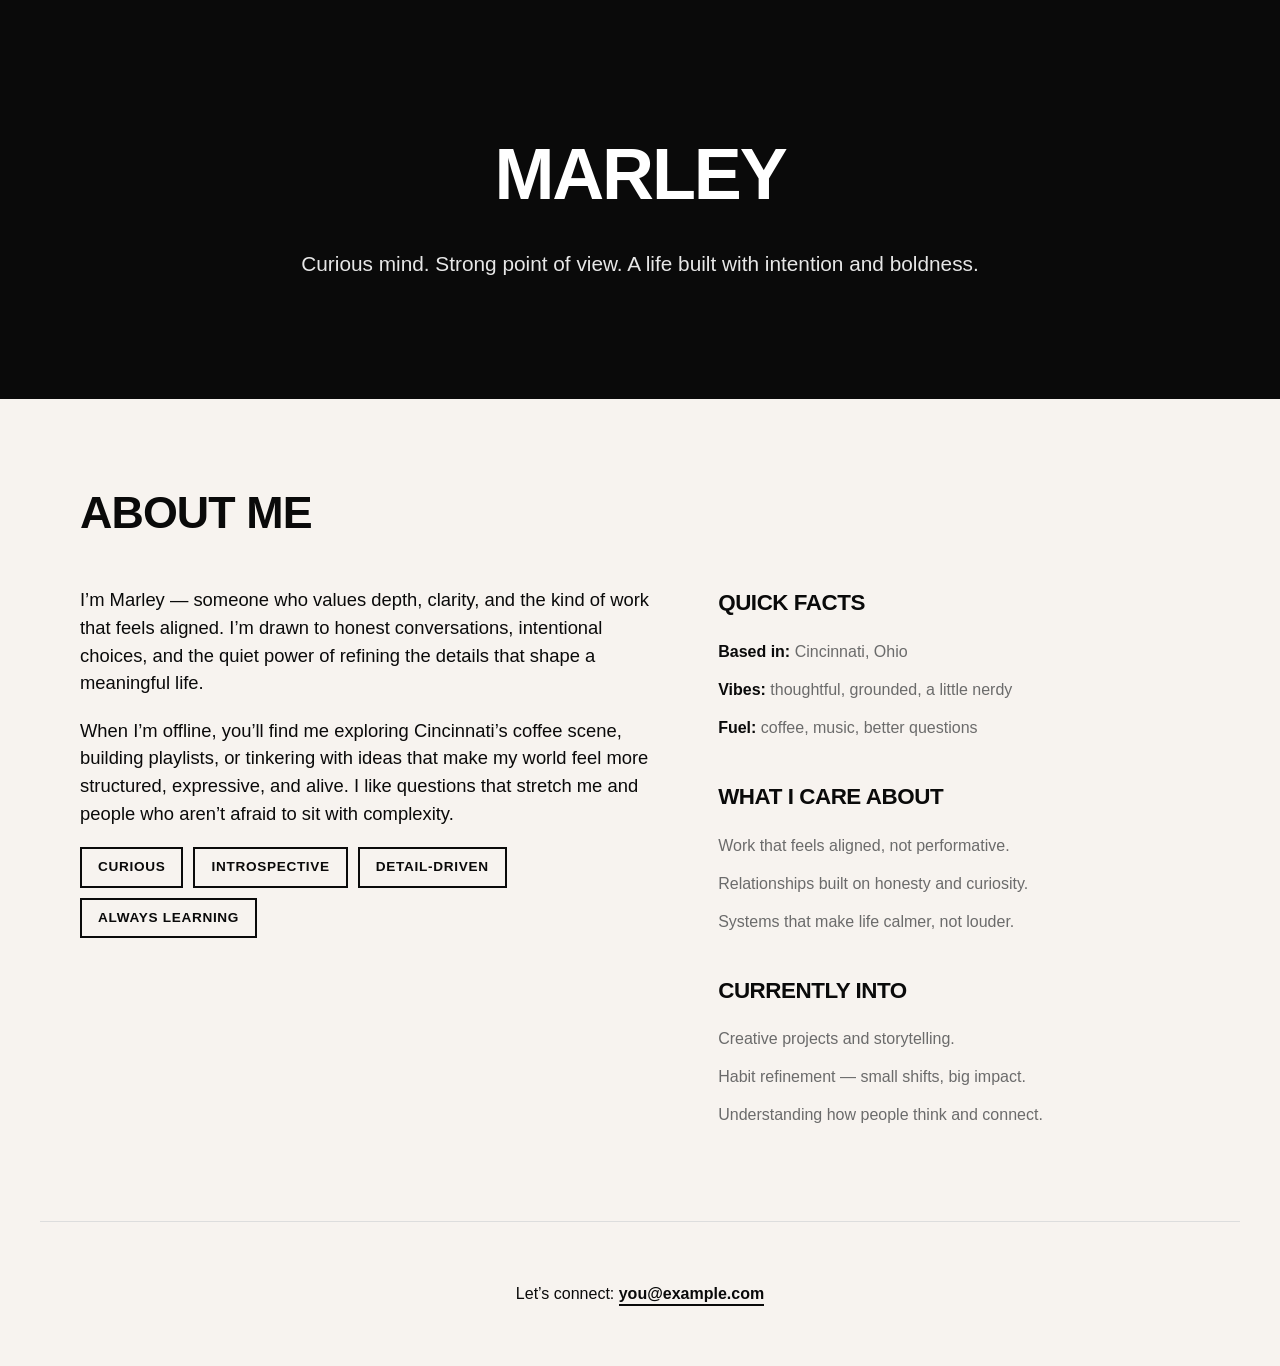
==== index.html @ dad17335 "Add files via upload" ====
<!DOCTYPE html>
<html lang="en">
<head>
  <meta charset="UTF-8" />
  <title>About Marley — Bold Editorial</title>
  <meta name="viewport" content="width=device-width, initial-scale=1" />
  <style>
    :root {
      --black: #0a0a0a;
      --white: #ffffff;
      --cream: #f7f3ef;
      --gray: #6b6b6b;
      --accent: #d8c1a7;
      --font: "Helvetica Neue", Helvetica, Arial, sans-serif;
    }

    * {
      box-sizing: border-box;
      margin: 0;
      padding: 0;
    }

    body {
      background: var(--cream);
      color: var(--black);
      font-family: var(--font);
      line-height: 1.5;
    }

    /* HERO */
    .hero {
      background: var(--black);
      color: var(--white);
      padding: 120px 40px;
      text-align: center;
    }

    .hero h1 {
      font-size: 4.5rem;
      font-weight: 700;
      letter-spacing: -0.03em;
      margin-bottom: 20px;
      text-transform: uppercase;
    }

    .hero p {
      font-size: 1.3rem;
      max-width: 700px;
      margin: 0 auto;
      opacity: 0.9;
    }

    /* SECTION WRAPPER */
    .section {
      padding: 80px 40px;
      max-width: 1200px;
      margin: 0 auto;
      border-bottom: 1px solid #ddd;
    }

    .section-title {
      font-size: 2.8rem;
      font-weight: 700;
      text-transform: uppercase;
      margin-bottom: 40px;
      letter-spacing: -0.02em;
    }

    /* ABOUT GRID */
    .about-grid {
      display: grid;
      grid-template-columns: 1.2fr 1fr;
      gap: 60px;
    }

    @media (max-width: 900px) {
      .about-grid {
        grid-template-columns: 1fr;
      }
    }

    .bio {
      font-size: 1.15rem;
      color: var(--black);
      margin-bottom: 20px;
    }

    /* TAGS */
    .tags {
      margin-top: 20px;
      display: flex;
      flex-wrap: wrap;
      gap: 10px;
    }

    .tag {
      padding: 8px 16px;
      border: 2px solid var(--black);
      font-size: 0.85rem;
      text-transform: uppercase;
      font-weight: 600;
      letter-spacing: 0.05em;
    }

    /* SIDEBAR LISTS */
    .list {
      list-style: none;
      margin-top: 10px;
    }

    .list li {
      margin-bottom: 14px;
      font-size: 1rem;
      color: var(--gray);
    }

    .list li span {
      color: var(--black);
      font-weight: 600;
    }

    /* FOOTER */
    .footer {
      padding: 60px 40px;
      text-align: center;
      font-size: 1rem;
    }

    .footer a {
      color: var(--black);
      text-decoration: none;
      border-bottom: 2px solid var(--black);
      padding-bottom: 2px;
      font-weight: 600;
    }

    .footer a:hover {
      opacity: 0.7;
    }
  </style>
</head>

<body>

  <!-- HERO -->
  <section class="hero">
    <h1>Marley</h1>
    <p>Curious mind. Strong point of view. A life built with intention and boldness.</p>
  </section>

  <!-- ABOUT -->
  <section class="section">
    <h2 class="section-title">About Me</h2>

    <div class="about-grid">
      <div>
        <p class="bio">
          I’m Marley — someone who values depth, clarity, and the kind of work that feels aligned.
          I’m drawn to honest conversations, intentional choices, and the quiet power of refining
          the details that shape a meaningful life.
        </p>

        <p class="bio">
          When I’m offline, you’ll find me exploring Cincinnati’s coffee scene, building playlists,
          or tinkering with ideas that make my world feel more structured, expressive, and alive.
          I like questions that stretch me and people who aren’t afraid to sit with complexity.
        </p>

        <div class="tags">
          <div class="tag">Curious</div>
          <div class="tag">Introspective</div>
          <div class="tag">Detail‑Driven</div>
          <div class="tag">Always Learning</div>
        </div>
      </div>

      <aside>
        <h3 class="section-title" style="font-size:1.4rem; margin-bottom:20px;">Quick Facts</h3>
        <ul class="list">
          <li><span>Based in:</span> Cincinnati, Ohio</li>
          <li><span>Vibes:</span> thoughtful, grounded, a little nerdy</li>
          <li><span>Fuel:</span> coffee, music, better questions</li>
        </ul>

        <h3 class="section-title" style="font-size:1.4rem; margin:40px 0 20px;">What I Care About</h3>
        <ul class="list">
          <li>Work that feels aligned, not performative.</li>
          <li>Relationships built on honesty and curiosity.</li>
          <li>Systems that make life calmer, not louder.</li>
        </ul>

        <h3 class="section-title" style="font-size:1.4rem; margin:40px 0 20px;">Currently Into</h3>
        <ul class="list">
          <li>Creative projects and storytelling.</li>
          <li>Habit refinement — small shifts, big impact.</li>
          <li>Understanding how people think and connect.</li>
        </ul>
      </aside>
    </div>
  </section>

  <!-- FOOTER -->
  <footer class="footer">
    <p>Let’s connect: <a href="mailto:you@example.com">you@example.com</a></p>
  </footer>

</body>
</html>
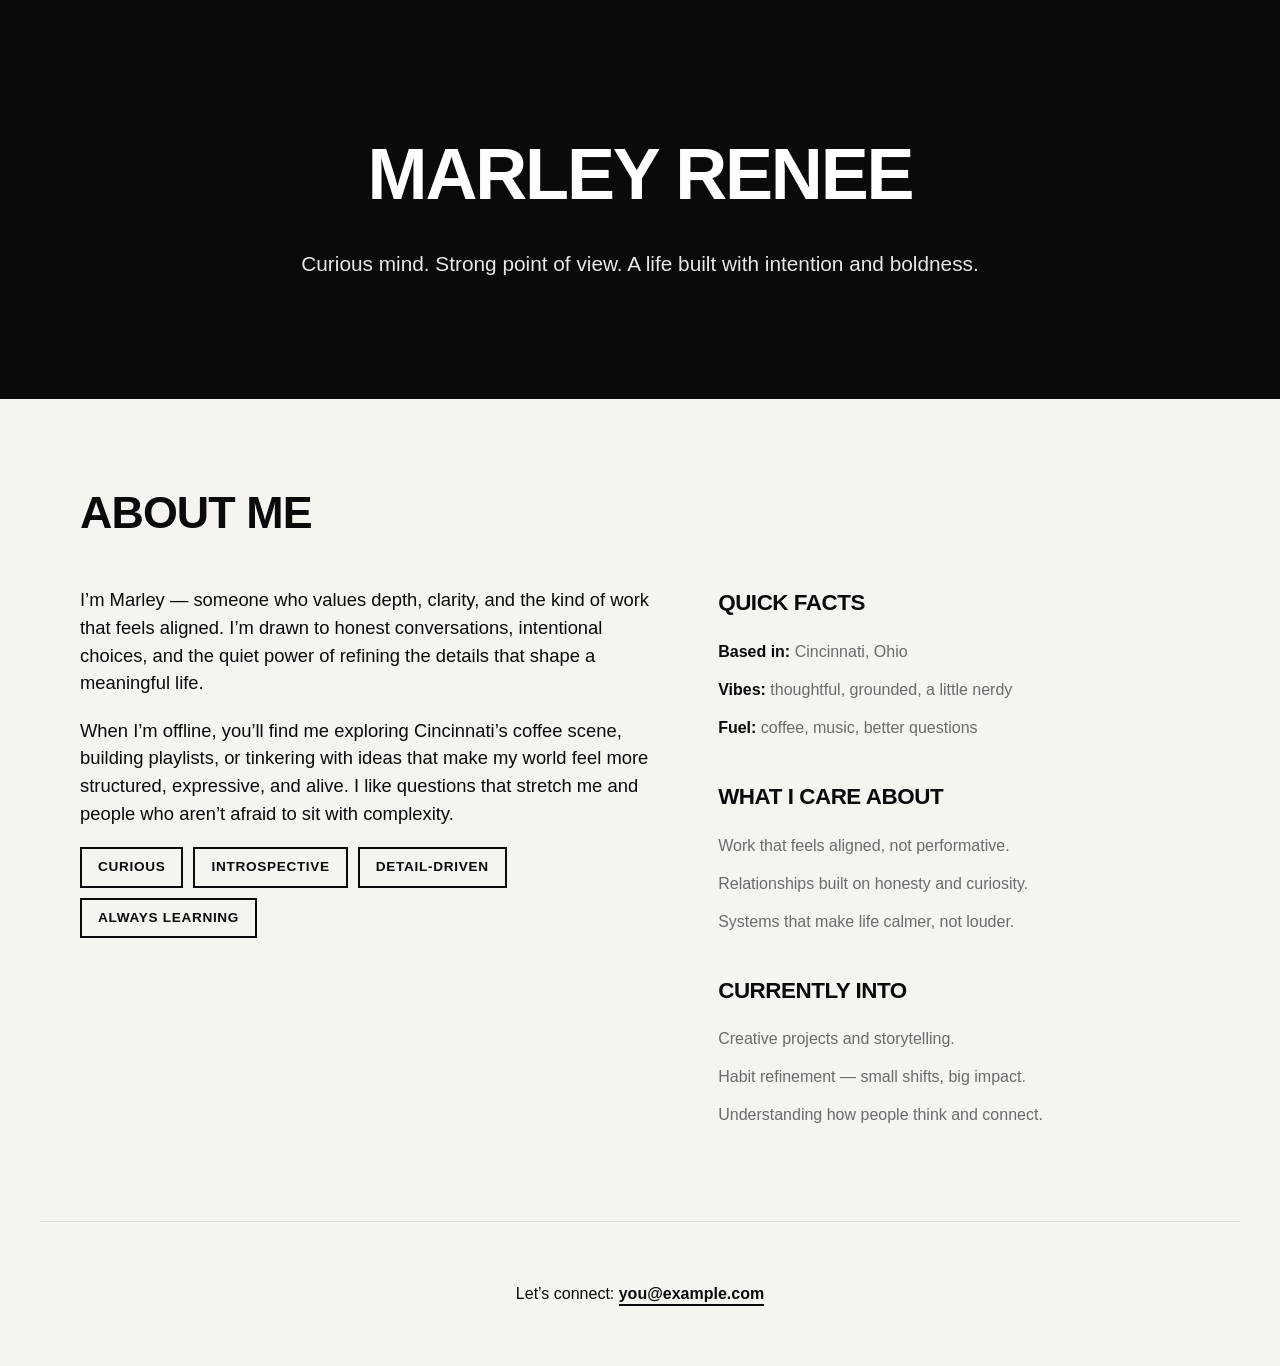
==== commit 38104013: "Update hero section heading to include middle name" ====
--- a/index.html
+++ b/index.html
@@ -144,7 +144,7 @@
 
   <!-- HERO -->
   <section class="hero">
-    <h1>Marley</h1>
+    <h1>Marley Renee</h1>
     <p>Curious mind. Strong point of view. A life built with intention and boldness.</p>
   </section>
 
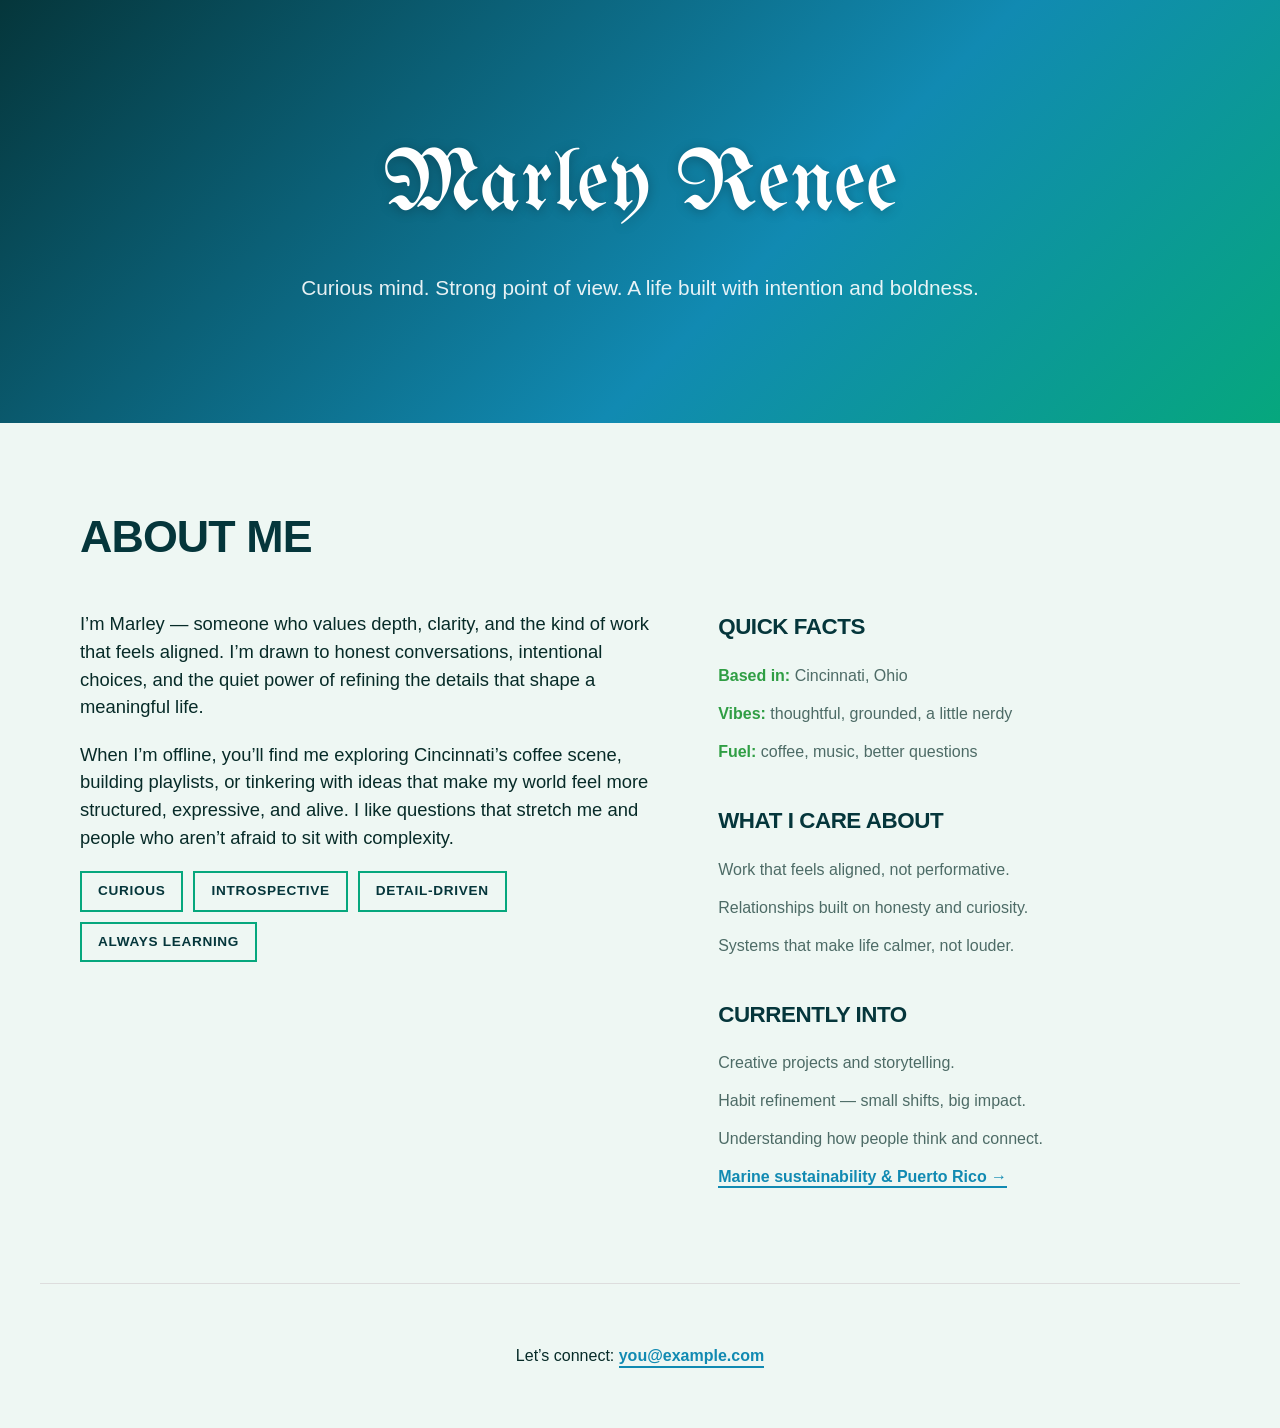
==== commit 19cc6a6e: "Add marine sustainability & Puerto Rico page, link from homepage" ====
--- a/index.html
+++ b/index.html
@@ -4,14 +4,23 @@
   <meta charset="UTF-8" />
   <title>About Marley — Bold Editorial</title>
   <meta name="viewport" content="width=device-width, initial-scale=1" />
+  <link rel="preconnect" href="https://fonts.googleapis.com">
+  <link rel="preconnect" href="https://fonts.gstatic.com" crossorigin>
+  <link href="https://fonts.googleapis.com/css2?family=UnifrakturMaguntia&display=swap" rel="stylesheet">
   <style>
     :root {
-      --black: #0a0a0a;
+      --black: #072b28;
       --white: #ffffff;
-      --cream: #f7f3ef;
-      --gray: #6b6b6b;
-      --accent: #d8c1a7;
+      --cream: #eef7f3;
+      --gray: #4d6b66;
+      --deep-teal: #05363b;
+      --ocean-blue: #118ab2;
+      --palm-green: #06a77d;
+      --leaf-green: #2f9e44;
+      --sand: #eef7f3;
+      --accent: #06d6a0;
       --font: "Helvetica Neue", Helvetica, Arial, sans-serif;
+      --font-fraktur: "UnifrakturMaguntia", cursive;
     }
 
     * {
@@ -29,18 +38,20 @@
 
     /* HERO */
     .hero {
-      background: var(--black);
+      background: linear-gradient(135deg, var(--deep-teal), var(--ocean-blue) 60%, var(--palm-green));
       color: var(--white);
       padding: 120px 40px;
       text-align: center;
     }
 
     .hero h1 {
-      font-size: 4.5rem;
-      font-weight: 700;
-      letter-spacing: -0.03em;
+      font-family: var(--font-fraktur);
+      font-size: 5.5rem;
+      font-weight: 400;
+      letter-spacing: 0;
       margin-bottom: 20px;
-      text-transform: uppercase;
+      text-transform: none;
+      text-shadow: 0 2px 12px rgba(0, 0, 0, 0.25);
     }
 
     .hero p {
@@ -64,6 +75,7 @@
       text-transform: uppercase;
       margin-bottom: 40px;
       letter-spacing: -0.02em;
+      color: var(--deep-teal);
     }
 
     /* ABOUT GRID */
@@ -95,7 +107,8 @@
 
     .tag {
       padding: 8px 16px;
-      border: 2px solid var(--black);
+      border: 2px solid var(--palm-green);
+      color: var(--deep-teal);
       font-size: 0.85rem;
       text-transform: uppercase;
       font-weight: 600;
@@ -115,8 +128,20 @@
     }
 
     .list li span {
-      color: var(--black);
-      font-weight: 600;
+      color: var(--leaf-green);
+      font-weight: 600;
+    }
+
+    .list li a {
+      color: var(--ocean-blue);
+      font-weight: 600;
+      text-decoration: none;
+      border-bottom: 2px solid var(--ocean-blue);
+      padding-bottom: 1px;
+    }
+
+    .list li a:hover {
+      opacity: 0.7;
     }
 
     /* FOOTER */
@@ -127,9 +152,9 @@
     }
 
     .footer a {
-      color: var(--black);
+      color: var(--ocean-blue);
       text-decoration: none;
-      border-bottom: 2px solid var(--black);
+      border-bottom: 2px solid var(--ocean-blue);
       padding-bottom: 2px;
       font-weight: 600;
     }
@@ -194,6 +219,7 @@
           <li>Creative projects and storytelling.</li>
           <li>Habit refinement — small shifts, big impact.</li>
           <li>Understanding how people think and connect.</li>
+          <li><a href="/sustainability.html">Marine sustainability &amp; Puerto Rico →</a></li>
         </ul>
       </aside>
     </div>
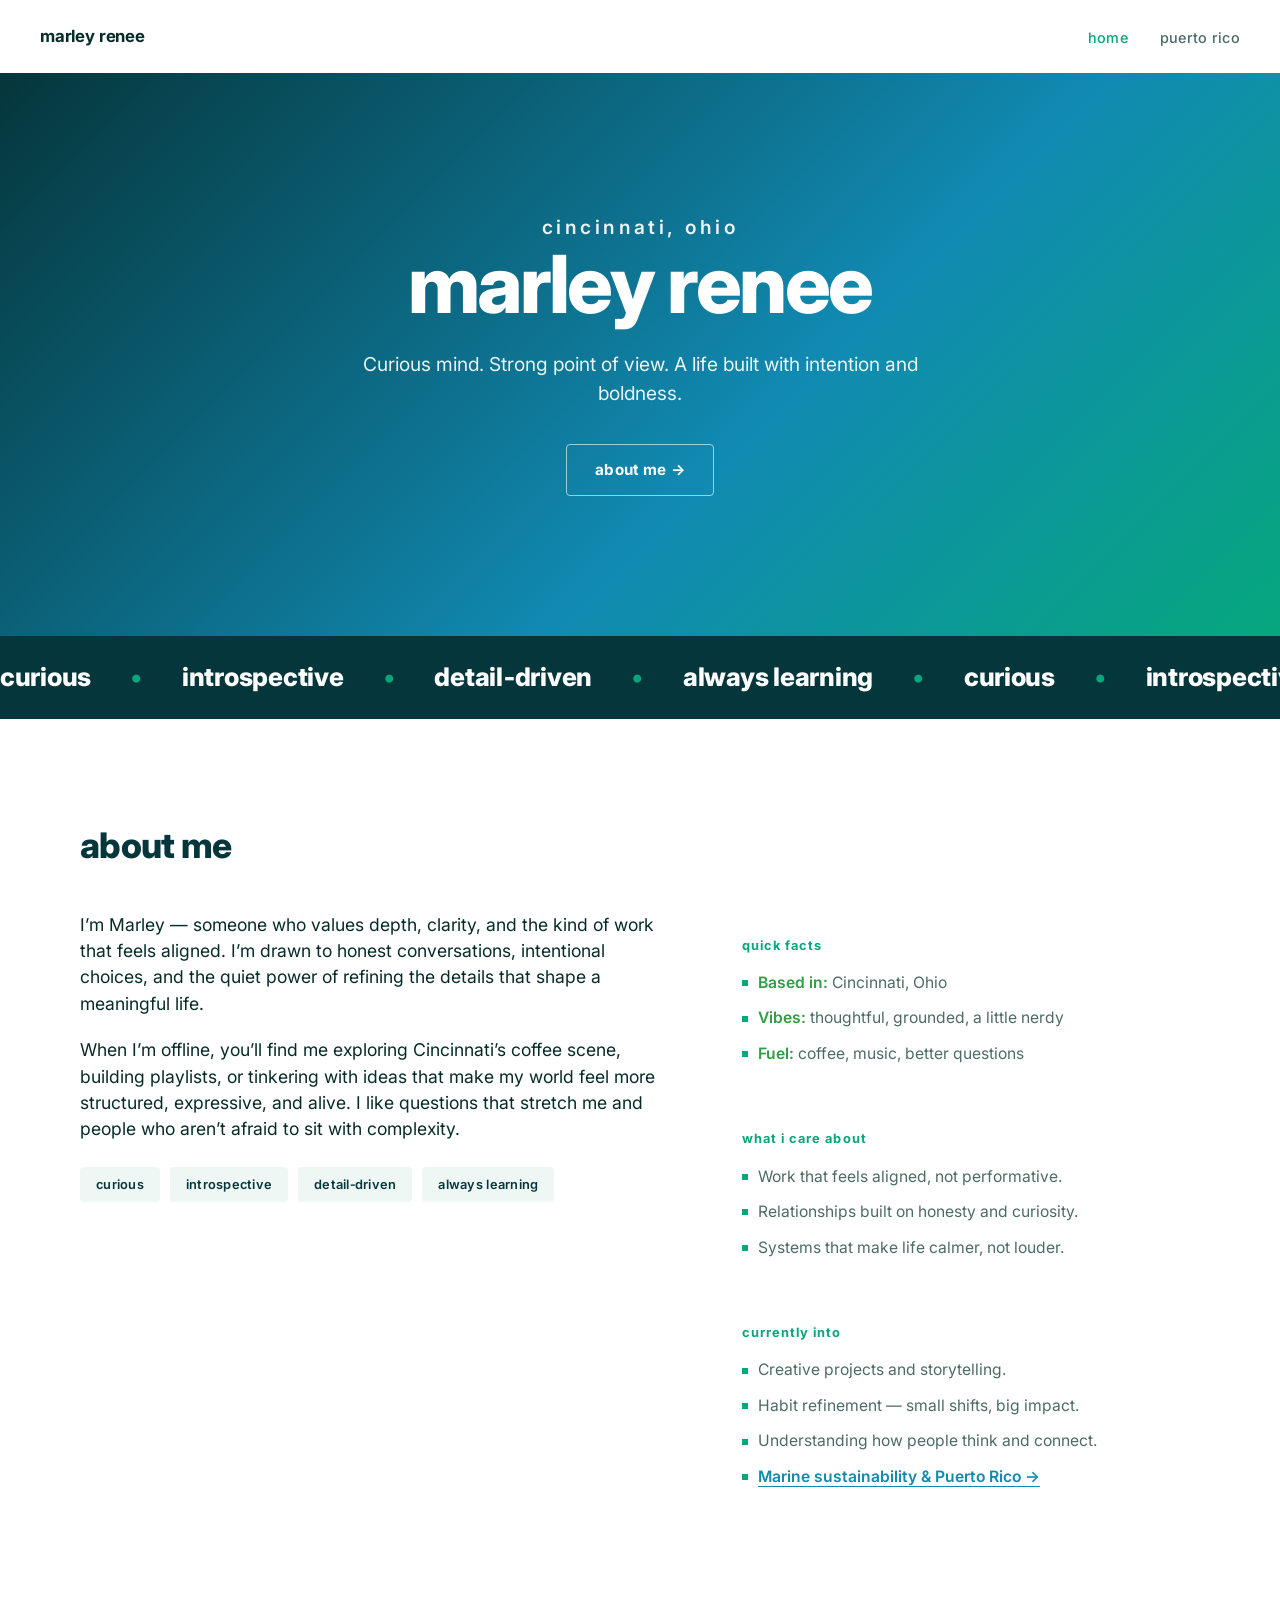
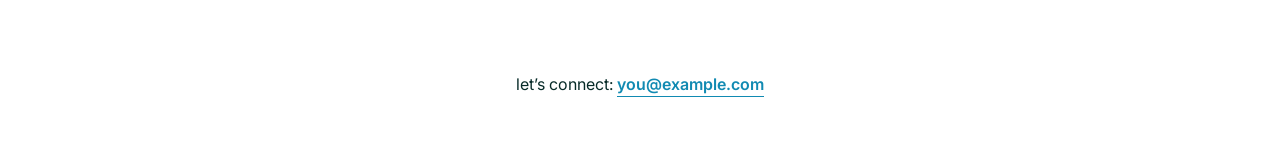
==== commit b954dbc0: "Restyle site with editorial layout, marquee, and shared stylesheet" ====
--- a/index.html
+++ b/index.html
@@ -6,176 +6,39 @@
   <meta name="viewport" content="width=device-width, initial-scale=1" />
   <link rel="preconnect" href="https://fonts.googleapis.com">
   <link rel="preconnect" href="https://fonts.gstatic.com" crossorigin>
-  <link href="https://fonts.googleapis.com/css2?family=UnifrakturMaguntia&display=swap" rel="stylesheet">
-  <style>
-    :root {
-      --black: #072b28;
-      --white: #ffffff;
-      --cream: #eef7f3;
-      --gray: #4d6b66;
-      --deep-teal: #05363b;
-      --ocean-blue: #118ab2;
-      --palm-green: #06a77d;
-      --leaf-green: #2f9e44;
-      --sand: #eef7f3;
-      --accent: #06d6a0;
-      --font: "Helvetica Neue", Helvetica, Arial, sans-serif;
-      --font-fraktur: "UnifrakturMaguntia", cursive;
-    }
-
-    * {
-      box-sizing: border-box;
-      margin: 0;
-      padding: 0;
-    }
-
-    body {
-      background: var(--cream);
-      color: var(--black);
-      font-family: var(--font);
-      line-height: 1.5;
-    }
-
-    /* HERO */
-    .hero {
-      background: linear-gradient(135deg, var(--deep-teal), var(--ocean-blue) 60%, var(--palm-green));
-      color: var(--white);
-      padding: 120px 40px;
-      text-align: center;
-    }
-
-    .hero h1 {
-      font-family: var(--font-fraktur);
-      font-size: 5.5rem;
-      font-weight: 400;
-      letter-spacing: 0;
-      margin-bottom: 20px;
-      text-transform: none;
-      text-shadow: 0 2px 12px rgba(0, 0, 0, 0.25);
-    }
-
-    .hero p {
-      font-size: 1.3rem;
-      max-width: 700px;
-      margin: 0 auto;
-      opacity: 0.9;
-    }
-
-    /* SECTION WRAPPER */
-    .section {
-      padding: 80px 40px;
-      max-width: 1200px;
-      margin: 0 auto;
-      border-bottom: 1px solid #ddd;
-    }
-
-    .section-title {
-      font-size: 2.8rem;
-      font-weight: 700;
-      text-transform: uppercase;
-      margin-bottom: 40px;
-      letter-spacing: -0.02em;
-      color: var(--deep-teal);
-    }
-
-    /* ABOUT GRID */
-    .about-grid {
-      display: grid;
-      grid-template-columns: 1.2fr 1fr;
-      gap: 60px;
-    }
-
-    @media (max-width: 900px) {
-      .about-grid {
-        grid-template-columns: 1fr;
-      }
-    }
-
-    .bio {
-      font-size: 1.15rem;
-      color: var(--black);
-      margin-bottom: 20px;
-    }
-
-    /* TAGS */
-    .tags {
-      margin-top: 20px;
-      display: flex;
-      flex-wrap: wrap;
-      gap: 10px;
-    }
-
-    .tag {
-      padding: 8px 16px;
-      border: 2px solid var(--palm-green);
-      color: var(--deep-teal);
-      font-size: 0.85rem;
-      text-transform: uppercase;
-      font-weight: 600;
-      letter-spacing: 0.05em;
-    }
-
-    /* SIDEBAR LISTS */
-    .list {
-      list-style: none;
-      margin-top: 10px;
-    }
-
-    .list li {
-      margin-bottom: 14px;
-      font-size: 1rem;
-      color: var(--gray);
-    }
-
-    .list li span {
-      color: var(--leaf-green);
-      font-weight: 600;
-    }
-
-    .list li a {
-      color: var(--ocean-blue);
-      font-weight: 600;
-      text-decoration: none;
-      border-bottom: 2px solid var(--ocean-blue);
-      padding-bottom: 1px;
-    }
-
-    .list li a:hover {
-      opacity: 0.7;
-    }
-
-    /* FOOTER */
-    .footer {
-      padding: 60px 40px;
-      text-align: center;
-      font-size: 1rem;
-    }
-
-    .footer a {
-      color: var(--ocean-blue);
-      text-decoration: none;
-      border-bottom: 2px solid var(--ocean-blue);
-      padding-bottom: 2px;
-      font-weight: 600;
-    }
-
-    .footer a:hover {
-      opacity: 0.7;
-    }
-  </style>
+  <link rel="stylesheet" href="/style.css">
 </head>
 
 <body>
 
+  <!-- NAV -->
+  <nav class="nav">
+    <a class="nav-mark" href="/index.html">marley renee</a>
+    <ul class="nav-links">
+      <li><a href="/index.html" class="active">home</a></li>
+      <li><a href="/sustainability.html">puerto rico</a></li>
+    </ul>
+  </nav>
+
   <!-- HERO -->
   <section class="hero">
-    <h1>Marley Renee</h1>
+    <p class="eyebrow">cincinnati, ohio</p>
+    <h1>marley renee</h1>
     <p>Curious mind. Strong point of view. A life built with intention and boldness.</p>
+    <a class="cta cta-ghost" href="#about">about me &rarr;</a>
   </section>
 
+  <!-- MARQUEE -->
+  <div class="marquee">
+    <div class="marquee-track">
+      <span>curious</span><span>introspective</span><span>detail&#8209;driven</span><span>always learning</span>
+      <span>curious</span><span>introspective</span><span>detail&#8209;driven</span><span>always learning</span>
+    </div>
+  </div>
+
   <!-- ABOUT -->
-  <section class="section">
-    <h2 class="section-title">About Me</h2>
+  <section class="section" id="about">
+    <h2 class="section-title">about me</h2>
 
     <div class="about-grid">
       <div>
@@ -192,42 +55,48 @@
         </p>
 
         <div class="tags">
-          <div class="tag">Curious</div>
-          <div class="tag">Introspective</div>
-          <div class="tag">Detail‑Driven</div>
-          <div class="tag">Always Learning</div>
+          <div class="tag">curious</div>
+          <div class="tag">introspective</div>
+          <div class="tag">detail&#8209;driven</div>
+          <div class="tag">always learning</div>
         </div>
       </div>
 
-      <aside>
-        <h3 class="section-title" style="font-size:1.4rem; margin-bottom:20px;">Quick Facts</h3>
-        <ul class="list">
-          <li><span>Based in:</span> Cincinnati, Ohio</li>
-          <li><span>Vibes:</span> thoughtful, grounded, a little nerdy</li>
-          <li><span>Fuel:</span> coffee, music, better questions</li>
-        </ul>
+      <aside class="card-grid">
+        <div class="card">
+          <h3>quick facts</h3>
+          <ul class="list">
+            <li><span>Based in:</span> Cincinnati, Ohio</li>
+            <li><span>Vibes:</span> thoughtful, grounded, a little nerdy</li>
+            <li><span>Fuel:</span> coffee, music, better questions</li>
+          </ul>
+        </div>
 
-        <h3 class="section-title" style="font-size:1.4rem; margin:40px 0 20px;">What I Care About</h3>
-        <ul class="list">
-          <li>Work that feels aligned, not performative.</li>
-          <li>Relationships built on honesty and curiosity.</li>
-          <li>Systems that make life calmer, not louder.</li>
-        </ul>
+        <div class="card">
+          <h3>what i care about</h3>
+          <ul class="list">
+            <li>Work that feels aligned, not performative.</li>
+            <li>Relationships built on honesty and curiosity.</li>
+            <li>Systems that make life calmer, not louder.</li>
+          </ul>
+        </div>
 
-        <h3 class="section-title" style="font-size:1.4rem; margin:40px 0 20px;">Currently Into</h3>
-        <ul class="list">
-          <li>Creative projects and storytelling.</li>
-          <li>Habit refinement — small shifts, big impact.</li>
-          <li>Understanding how people think and connect.</li>
-          <li><a href="/sustainability.html">Marine sustainability &amp; Puerto Rico →</a></li>
-        </ul>
+        <div class="card">
+          <h3>currently into</h3>
+          <ul class="list">
+            <li>Creative projects and storytelling.</li>
+            <li>Habit refinement — small shifts, big impact.</li>
+            <li>Understanding how people think and connect.</li>
+            <li><a href="/sustainability.html">Marine sustainability &amp; Puerto Rico &rarr;</a></li>
+          </ul>
+        </div>
       </aside>
     </div>
   </section>
 
   <!-- FOOTER -->
   <footer class="footer">
-    <p>Let’s connect: <a href="mailto:you@example.com">you@example.com</a></p>
+    <p>let’s connect: <a href="mailto:you@example.com">you@example.com</a></p>
   </footer>
 
 </body>
--- a/style.css
+++ b/style.css
@@ -0,0 +1,317 @@
+@import url('https://fonts.googleapis.com/css2?family=Inter:wght@400;500;600;700;800&display=swap');
+
+:root {
+  --black: #072b28;
+  --white: #ffffff;
+  --cream: #eef7f3;
+  --gray: #4d6b66;
+  --deep-teal: #05363b;
+  --ocean-blue: #118ab2;
+  --palm-green: #06a77d;
+  --leaf-green: #2f9e44;
+  --sand: #eef7f3;
+  --accent: #06d6a0;
+  --font: "Inter", "Helvetica Neue", Helvetica, Arial, sans-serif;
+}
+
+* {
+  box-sizing: border-box;
+  margin: 0;
+  padding: 0;
+}
+
+html {
+  scroll-behavior: smooth;
+}
+
+body {
+  background: var(--white);
+  color: var(--black);
+  font-family: var(--font);
+  line-height: 1.5;
+}
+
+a {
+  color: inherit;
+}
+
+/* NAV */
+.nav {
+  display: flex;
+  align-items: center;
+  justify-content: space-between;
+  padding: 24px 40px;
+  text-transform: lowercase;
+}
+
+.nav-mark {
+  font-size: 1.05rem;
+  font-weight: 700;
+  letter-spacing: -0.01em;
+  text-decoration: none;
+}
+
+.nav-links {
+  display: flex;
+  gap: 32px;
+  list-style: none;
+}
+
+.nav-links a {
+  font-size: 0.9rem;
+  font-weight: 500;
+  text-decoration: none;
+  letter-spacing: 0.02em;
+  color: var(--gray);
+  transition: color 0.15s ease;
+}
+
+.nav-links a:hover,
+.nav-links a.active {
+  color: var(--palm-green);
+}
+
+/* HERO */
+.hero {
+  background: linear-gradient(135deg, var(--deep-teal), var(--ocean-blue) 60%, var(--palm-green));
+  color: var(--white);
+  padding: 140px 40px;
+  text-align: center;
+}
+
+.eyebrow {
+  text-transform: lowercase;
+  letter-spacing: 0.18em;
+  font-size: 0.8rem;
+  font-weight: 600;
+  opacity: 0.85;
+  margin-bottom: 18px;
+}
+
+.hero h1 {
+  text-transform: lowercase;
+  font-size: clamp(2.6rem, 7vw, 5rem);
+  font-weight: 800;
+  letter-spacing: -0.03em;
+  line-height: 1.05;
+  margin-bottom: 24px;
+}
+
+.hero p {
+  font-size: 1.2rem;
+  max-width: 640px;
+  margin: 0 auto;
+  opacity: 0.92;
+}
+
+.cta {
+  display: inline-block;
+  margin-top: 36px;
+  padding: 14px 28px;
+  background: var(--white);
+  color: var(--deep-teal);
+  text-transform: lowercase;
+  text-decoration: none;
+  font-weight: 700;
+  font-size: 0.95rem;
+  letter-spacing: 0.01em;
+  border-radius: 4px;
+  transition: transform 0.15s ease, opacity 0.15s ease;
+}
+
+.cta:hover {
+  transform: translateY(-2px);
+  opacity: 0.9;
+}
+
+.cta.cta-ghost {
+  background: transparent;
+  color: var(--white);
+  border: 1.5px solid rgba(255, 255, 255, 0.6);
+}
+
+/* MARQUEE */
+.marquee {
+  overflow: hidden;
+  white-space: nowrap;
+  background: var(--deep-teal);
+  padding: 22px 0;
+}
+
+.marquee-track {
+  display: inline-flex;
+  animation: scroll 24s linear infinite;
+}
+
+.marquee-track span {
+  display: inline-flex;
+  align-items: center;
+  text-transform: lowercase;
+  font-size: 1.6rem;
+  font-weight: 800;
+  color: var(--white);
+  letter-spacing: -0.01em;
+  padding-right: 40px;
+}
+
+.marquee-track span::after {
+  content: "\2022";
+  margin-left: 40px;
+  color: var(--palm-green);
+}
+
+@keyframes scroll {
+  from { transform: translateX(0); }
+  to { transform: translateX(-50%); }
+}
+
+@media (prefers-reduced-motion: reduce) {
+  .marquee-track {
+    animation: none;
+  }
+}
+
+/* SECTION */
+.section {
+  padding: 100px 40px;
+  max-width: 1200px;
+  margin: 0 auto;
+}
+
+.section-title {
+  text-transform: lowercase;
+  font-size: 2.2rem;
+  font-weight: 800;
+  letter-spacing: -0.02em;
+  color: var(--deep-teal);
+  margin-bottom: 40px;
+}
+
+/* ABOUT GRID */
+.about-grid {
+  display: grid;
+  grid-template-columns: 1.2fr 1fr;
+  gap: 60px;
+}
+
+@media (max-width: 900px) {
+  .about-grid {
+    grid-template-columns: 1fr;
+  }
+}
+
+.bio {
+  font-size: 1.1rem;
+  color: var(--black);
+  margin-bottom: 20px;
+}
+
+/* TAGS */
+.tags {
+  margin-top: 24px;
+  display: flex;
+  flex-wrap: wrap;
+  gap: 10px;
+}
+
+.tag {
+  padding: 8px 16px;
+  background: var(--cream);
+  color: var(--deep-teal);
+  font-size: 0.8rem;
+  text-transform: lowercase;
+  font-weight: 600;
+  letter-spacing: 0.02em;
+  border-radius: 4px;
+}
+
+/* CARDS */
+.card-grid {
+  display: grid;
+  gap: 16px;
+}
+
+.card {
+  background: var(--white);
+  padding: 24px;
+  border-radius: 4px;
+}
+
+.card h3 {
+  text-transform: lowercase;
+  font-size: 0.8rem;
+  font-weight: 700;
+  letter-spacing: 0.08em;
+  color: var(--palm-green);
+  margin-bottom: 16px;
+}
+
+.list {
+  list-style: none;
+}
+
+.list li {
+  margin-bottom: 12px;
+  font-size: 0.98rem;
+  color: var(--gray);
+  padding-left: 16px;
+  position: relative;
+}
+
+.list li::before {
+  content: "";
+  position: absolute;
+  left: 0;
+  top: 0.6em;
+  width: 6px;
+  height: 6px;
+  background: var(--palm-green);
+}
+
+.list li:last-child {
+  margin-bottom: 0;
+}
+
+.list li span {
+  color: var(--leaf-green);
+  font-weight: 600;
+}
+
+.list li a {
+  color: var(--ocean-blue);
+  font-weight: 600;
+  text-decoration: none;
+  border-bottom: 1.5px solid var(--ocean-blue);
+}
+
+.list li a:hover {
+  opacity: 0.7;
+}
+
+blockquote {
+  border-left: 3px solid var(--palm-green);
+  padding-left: 24px;
+  margin: 30px 0;
+  font-size: 1.15rem;
+  font-style: italic;
+  color: var(--deep-teal);
+}
+
+/* FOOTER */
+.footer {
+  padding: 60px 40px;
+  text-align: center;
+  text-transform: lowercase;
+}
+
+.footer a {
+  color: var(--ocean-blue);
+  text-decoration: none;
+  font-weight: 600;
+  border-bottom: 1.5px solid var(--ocean-blue);
+  padding-bottom: 2px;
+}
+
+.footer a:hover {
+  opacity: 0.7;
+}
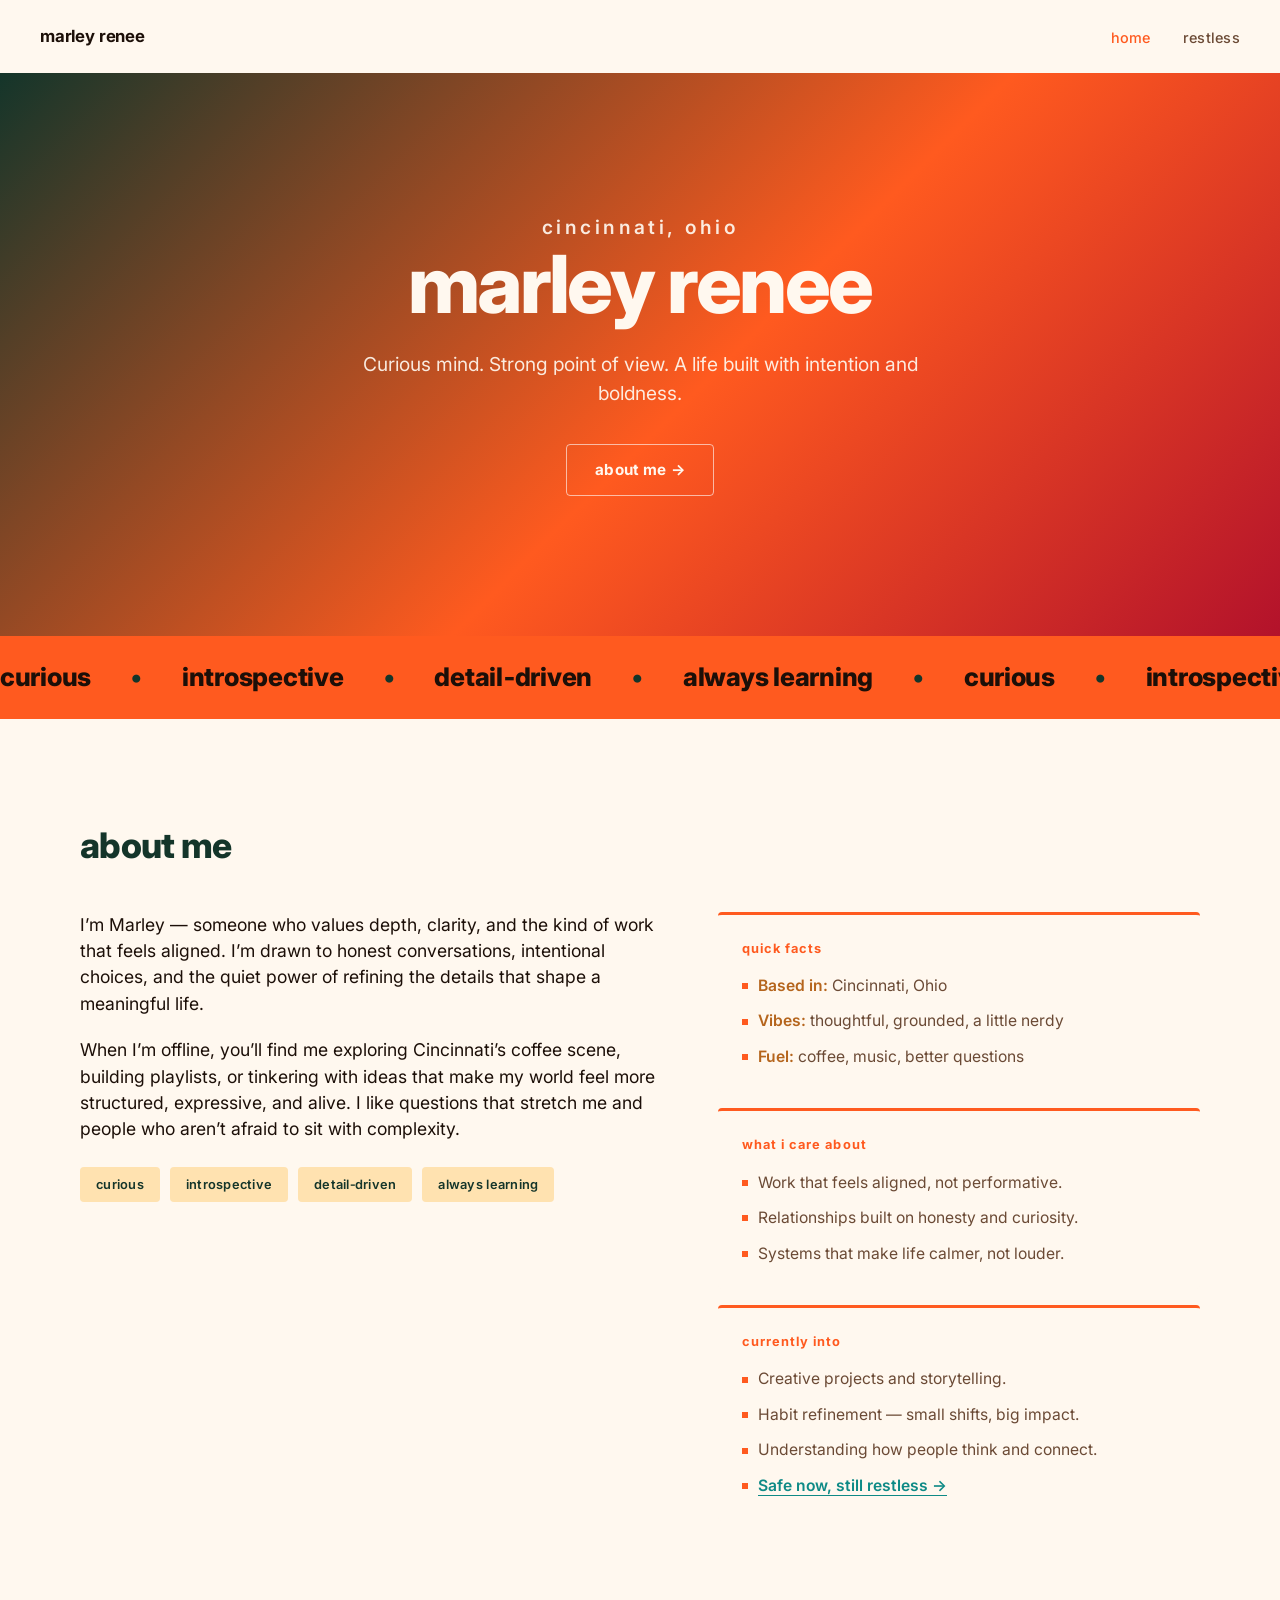
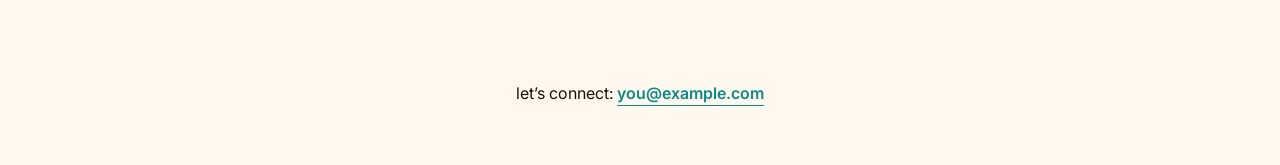
==== commit 3ecbfe4a: "Rewrite Puerto Rico page and redesign site with tropical palette Co-Authored-By: Claude Sonnet 5 <no" ====
--- a/index.html
+++ b/index.html
@@ -16,7 +16,7 @@
     <a class="nav-mark" href="/index.html">marley renee</a>
     <ul class="nav-links">
       <li><a href="/index.html" class="active">home</a></li>
-      <li><a href="/sustainability.html">puerto rico</a></li>
+      <li><a href="/sustainability.html">restless</a></li>
     </ul>
   </nav>
 
@@ -87,7 +87,7 @@
             <li>Creative projects and storytelling.</li>
             <li>Habit refinement — small shifts, big impact.</li>
             <li>Understanding how people think and connect.</li>
-            <li><a href="/sustainability.html">Marine sustainability &amp; Puerto Rico &rarr;</a></li>
+            <li><a href="/sustainability.html">Safe now, still restless &rarr;</a></li>
           </ul>
         </div>
       </aside>
--- a/style.css
+++ b/style.css
@@ -1,16 +1,16 @@
 @import url('https://fonts.googleapis.com/css2?family=Inter:wght@400;500;600;700;800&display=swap');
 
 :root {
-  --black: #072b28;
-  --white: #ffffff;
-  --cream: #eef7f3;
-  --gray: #4d6b66;
-  --deep-teal: #05363b;
-  --ocean-blue: #118ab2;
-  --palm-green: #06a77d;
-  --leaf-green: #2f9e44;
-  --sand: #eef7f3;
-  --accent: #06d6a0;
+  --black: #1c0f08;
+  --white: #fff8ef;
+  --cream: #ffe2b0;
+  --gray: #6b4a35;
+  --deep-teal: #14352a;
+  --ocean-blue: #0e8a86;
+  --palm-green: #ff5a1f;
+  --leaf-green: #b5651d;
+  --sand: #ffdca8;
+  --accent: #b3122b;
   --font: "Inter", "Helvetica Neue", Helvetica, Arial, sans-serif;
 }
 
@@ -73,7 +73,7 @@
 
 /* HERO */
 .hero {
-  background: linear-gradient(135deg, var(--deep-teal), var(--ocean-blue) 60%, var(--palm-green));
+  background: linear-gradient(135deg, var(--deep-teal), var(--palm-green) 55%, var(--accent));
   color: var(--white);
   padding: 140px 40px;
   text-align: center;
@@ -134,7 +134,7 @@
 .marquee {
   overflow: hidden;
   white-space: nowrap;
-  background: var(--deep-teal);
+  background: var(--palm-green);
   padding: 22px 0;
 }
 
@@ -149,7 +149,7 @@
   text-transform: lowercase;
   font-size: 1.6rem;
   font-weight: 800;
-  color: var(--white);
+  color: var(--black);
   letter-spacing: -0.01em;
   padding-right: 40px;
 }
@@ -157,7 +157,7 @@
 .marquee-track span::after {
   content: "\2022";
   margin-left: 40px;
-  color: var(--palm-green);
+  color: var(--deep-teal);
 }
 
 @keyframes scroll {
@@ -235,6 +235,7 @@
   background: var(--white);
   padding: 24px;
   border-radius: 4px;
+  border-top: 3px solid var(--palm-green);
 }
 
 .card h3 {
@@ -288,6 +289,25 @@
   opacity: 0.7;
 }
 
+.list-numbered {
+  counter-reset: list-num;
+}
+
+.list-numbered li {
+  counter-increment: list-num;
+  padding-left: 22px;
+}
+
+.list-numbered li::before {
+  content: counter(list-num) ".";
+  width: auto;
+  height: auto;
+  background: none;
+  color: var(--palm-green);
+  font-weight: 700;
+  top: 0;
+}
+
 blockquote {
   border-left: 3px solid var(--palm-green);
   padding-left: 24px;
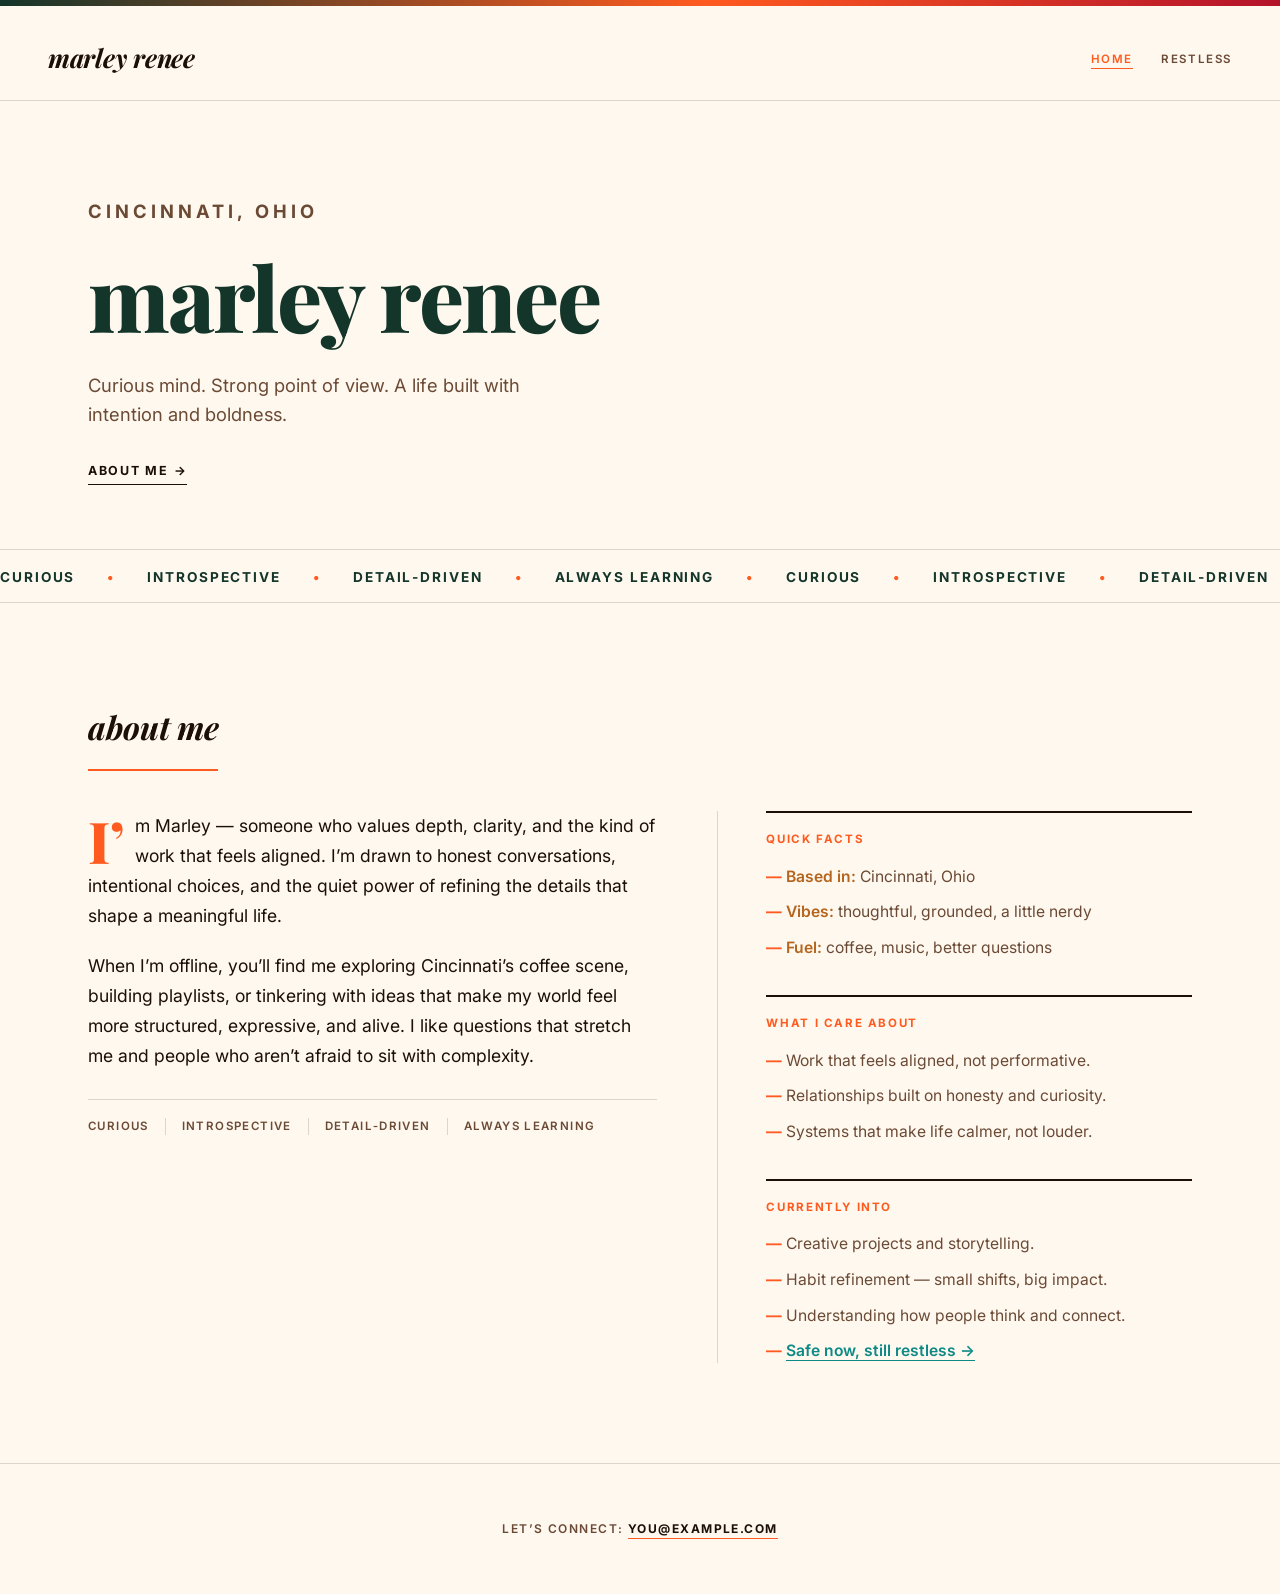
==== commit 9fd003e1: "Redesign site as bold editorial layout, add faded photo backdrop to restless page Co-Authored-By: Cl" ====
--- a/index.html
+++ b/index.html
@@ -10,6 +10,8 @@
 </head>
 
 <body>
+
+  <div class="top-bar"></div>
 
   <!-- NAV -->
   <nav class="nav">
@@ -42,7 +44,7 @@
 
     <div class="about-grid">
       <div>
-        <p class="bio">
+        <p class="bio lede">
           I’m Marley — someone who values depth, clarity, and the kind of work that feels aligned.
           I’m drawn to honest conversations, intentional choices, and the quiet power of refining
           the details that shape a meaningful life.
@@ -54,12 +56,12 @@
           I like questions that stretch me and people who aren’t afraid to sit with complexity.
         </p>
 
-        <div class="tags">
-          <div class="tag">curious</div>
-          <div class="tag">introspective</div>
-          <div class="tag">detail&#8209;driven</div>
-          <div class="tag">always learning</div>
-        </div>
+        <ul class="meta-tags">
+          <li>curious</li>
+          <li>introspective</li>
+          <li>detail&#8209;driven</li>
+          <li>always learning</li>
+        </ul>
       </div>
 
       <aside class="card-grid">
--- a/style.css
+++ b/style.css
@@ -1,4 +1,4 @@
-@import url('https://fonts.googleapis.com/css2?family=Inter:wght@400;500;600;700;800&display=swap');
+@import url('https://fonts.googleapis.com/css2?family=Inter:wght@400;500;600;700;800&family=Playfair+Display:ital,wght@0,700;0,800;0,900;1,500;1,600;1,700&display=swap');
 
 :root {
   --black: #1c0f08;
@@ -11,7 +11,9 @@
   --leaf-green: #b5651d;
   --sand: #ffdca8;
   --accent: #b3122b;
+  --rule: rgba(28, 15, 8, 0.15);
   --font: "Inter", "Helvetica Neue", Helvetica, Arial, sans-serif;
+  --font-serif: "Playfair Display", Georgia, "Times New Roman", serif;
 }
 
 * {
@@ -33,6 +35,21 @@
 
 a {
   color: inherit;
+}
+
+body.page-restless {
+  background-color: var(--white);
+  background-image: linear-gradient(rgba(255, 248, 239, 0.88), rgba(255, 248, 239, 0.88)), url('/images/restless-bg.jpg');
+  background-size: cover;
+  background-position: center;
+  background-repeat: no-repeat;
+  background-attachment: fixed;
+}
+
+/* TOP BAR */
+.top-bar {
+  height: 6px;
+  background: linear-gradient(90deg, var(--deep-teal), var(--palm-green) 55%, var(--accent));
 }
 
 /* NAV */
@@ -40,124 +57,141 @@
   display: flex;
   align-items: center;
   justify-content: space-between;
-  padding: 24px 40px;
-  text-transform: lowercase;
+  padding: 32px 48px 24px;
+  border-bottom: 1px solid var(--rule);
 }
 
 .nav-mark {
-  font-size: 1.05rem;
-  font-weight: 700;
+  font-family: var(--font-serif);
+  font-style: italic;
+  font-weight: 700;
+  font-size: 1.6rem;
   letter-spacing: -0.01em;
   text-decoration: none;
+  text-transform: lowercase;
 }
 
 .nav-links {
   display: flex;
-  gap: 32px;
+  gap: 28px;
+  flex-wrap: wrap;
   list-style: none;
 }
 
 .nav-links a {
-  font-size: 0.9rem;
-  font-weight: 500;
+  font-size: 0.72rem;
+  font-weight: 600;
+  text-transform: uppercase;
   text-decoration: none;
-  letter-spacing: 0.02em;
+  letter-spacing: 0.14em;
   color: var(--gray);
-  transition: color 0.15s ease;
+  padding-bottom: 2px;
+  border-bottom: 1px solid transparent;
+  transition: color 0.15s ease, border-color 0.15s ease;
 }
 
 .nav-links a:hover,
 .nav-links a.active {
   color: var(--palm-green);
+  border-bottom-color: var(--palm-green);
 }
 
 /* HERO */
 .hero {
-  background: linear-gradient(135deg, var(--deep-teal), var(--palm-green) 55%, var(--accent));
-  color: var(--white);
-  padding: 140px 40px;
-  text-align: center;
+  background: var(--white);
+  color: var(--black);
+  max-width: 1200px;
+  margin: 0 auto;
+  padding: 96px 48px 64px;
+  text-align: left;
 }
 
 .eyebrow {
+  text-transform: uppercase;
+  letter-spacing: 0.22em;
+  font-size: 0.75rem;
+  font-weight: 700;
+  color: var(--palm-green);
+  margin-bottom: 22px;
+}
+
+.hero h1 {
+  font-family: var(--font-serif);
   text-transform: lowercase;
-  letter-spacing: 0.18em;
-  font-size: 0.8rem;
-  font-weight: 600;
-  opacity: 0.85;
-  margin-bottom: 18px;
-}
-
-.hero h1 {
-  text-transform: lowercase;
-  font-size: clamp(2.6rem, 7vw, 5rem);
+  font-size: clamp(2.8rem, 7vw, 5.6rem);
   font-weight: 800;
-  letter-spacing: -0.03em;
+  letter-spacing: -0.02em;
   line-height: 1.05;
-  margin-bottom: 24px;
+  color: var(--deep-teal);
+  max-width: 760px;
+  margin-bottom: 28px;
 }
 
 .hero p {
-  font-size: 1.2rem;
-  max-width: 640px;
-  margin: 0 auto;
-  opacity: 0.92;
+  font-size: 1.15rem;
+  max-width: 480px;
+  color: var(--gray);
+  line-height: 1.6;
 }
 
 .cta {
   display: inline-block;
-  margin-top: 36px;
-  padding: 14px 28px;
-  background: var(--white);
-  color: var(--deep-teal);
-  text-transform: lowercase;
+  margin-top: 32px;
+  padding-bottom: 4px;
+  background: none;
+  color: var(--black);
+  text-transform: uppercase;
   text-decoration: none;
   font-weight: 700;
-  font-size: 0.95rem;
-  letter-spacing: 0.01em;
-  border-radius: 4px;
-  transition: transform 0.15s ease, opacity 0.15s ease;
+  font-size: 0.78rem;
+  letter-spacing: 0.14em;
+  border-radius: 0;
+  border-bottom: 1.5px solid var(--black);
+  transition: color 0.15s ease, border-color 0.15s ease;
 }
 
 .cta:hover {
-  transform: translateY(-2px);
-  opacity: 0.9;
+  color: var(--palm-green);
+  border-color: var(--palm-green);
 }
 
 .cta.cta-ghost {
-  background: transparent;
-  color: var(--white);
-  border: 1.5px solid rgba(255, 255, 255, 0.6);
+  background: none;
+  color: var(--black);
+  border: none;
+  border-bottom: 1.5px solid var(--black);
 }
 
 /* MARQUEE */
 .marquee {
   overflow: hidden;
   white-space: nowrap;
-  background: var(--palm-green);
-  padding: 22px 0;
+  background: var(--white);
+  border-top: 1px solid var(--rule);
+  border-bottom: 1px solid var(--rule);
+  padding: 14px 0;
 }
 
 .marquee-track {
   display: inline-flex;
-  animation: scroll 24s linear infinite;
+  animation: scroll 26s linear infinite;
 }
 
 .marquee-track span {
   display: inline-flex;
   align-items: center;
-  text-transform: lowercase;
-  font-size: 1.6rem;
-  font-weight: 800;
-  color: var(--black);
-  letter-spacing: -0.01em;
-  padding-right: 40px;
+  text-transform: uppercase;
+  font-size: 0.85rem;
+  font-weight: 700;
+  color: var(--deep-teal);
+  letter-spacing: 0.14em;
+  padding-right: 32px;
 }
 
 .marquee-track span::after {
   content: "\2022";
-  margin-left: 40px;
-  color: var(--deep-teal);
+  margin-left: 32px;
+  color: var(--palm-green);
 }
 
 @keyframes scroll {
@@ -173,18 +207,23 @@
 
 /* SECTION */
 .section {
-  padding: 100px 40px;
+  padding: 100px 48px;
   max-width: 1200px;
   margin: 0 auto;
 }
 
 .section-title {
+  display: inline-block;
+  font-family: var(--font-serif);
+  font-style: italic;
   text-transform: lowercase;
-  font-size: 2.2rem;
-  font-weight: 800;
-  letter-spacing: -0.02em;
-  color: var(--deep-teal);
+  font-size: 2rem;
+  font-weight: 700;
+  letter-spacing: -0.01em;
+  color: var(--black);
+  padding-bottom: 18px;
   margin-bottom: 40px;
+  border-bottom: 2px solid var(--palm-green);
 }
 
 /* ABOUT GRID */
@@ -202,47 +241,70 @@
 
 .bio {
   font-size: 1.1rem;
+  line-height: 1.7;
   color: var(--black);
   margin-bottom: 20px;
 }
 
-/* TAGS */
-.tags {
-  margin-top: 24px;
+.lede::first-letter {
+  font-family: var(--font-serif);
+  font-size: 3.6rem;
+  font-weight: 800;
+  line-height: 0.75;
+  float: left;
+  padding-right: 10px;
+  padding-top: 8px;
+  color: var(--palm-green);
+}
+
+/* META TAGS */
+.meta-tags {
+  list-style: none;
   display: flex;
   flex-wrap: wrap;
-  gap: 10px;
-}
-
-.tag {
-  padding: 8px 16px;
-  background: var(--cream);
-  color: var(--deep-teal);
-  font-size: 0.8rem;
-  text-transform: lowercase;
-  font-weight: 600;
-  letter-spacing: 0.02em;
-  border-radius: 4px;
+  margin-top: 28px;
+  padding-top: 18px;
+  border-top: 1px solid var(--rule);
+}
+
+.meta-tags li {
+  font-size: 0.72rem;
+  text-transform: uppercase;
+  letter-spacing: 0.12em;
+  font-weight: 600;
+  color: var(--gray);
+  padding: 0 16px;
+  border-left: 1px solid var(--rule);
+}
+
+.meta-tags li:first-child {
+  padding-left: 0;
+  border-left: none;
 }
 
 /* CARDS */
 .card-grid {
   display: grid;
-  gap: 16px;
+  gap: 36px;
+}
+
+@media (min-width: 901px) {
+  .card-grid {
+    border-left: 1px solid var(--rule);
+    padding-left: 48px;
+  }
 }
 
 .card {
-  background: var(--white);
-  padding: 24px;
-  border-radius: 4px;
-  border-top: 3px solid var(--palm-green);
+  padding-top: 18px;
+  border-top: 2px solid var(--black);
 }
 
 .card h3 {
-  text-transform: lowercase;
-  font-size: 0.8rem;
-  font-weight: 700;
-  letter-spacing: 0.08em;
+  text-transform: uppercase;
+  font-size: 0.72rem;
+  font-weight: 700;
+  letter-spacing: 0.14em;
   color: var(--palm-green);
   margin-bottom: 16px;
 }
@@ -255,18 +317,17 @@
   margin-bottom: 12px;
   font-size: 0.98rem;
   color: var(--gray);
-  padding-left: 16px;
+  padding-left: 20px;
   position: relative;
 }
 
 .list li::before {
-  content: "";
+  content: "\2014";
   position: absolute;
   left: 0;
-  top: 0.6em;
-  width: 6px;
-  height: 6px;
-  background: var(--palm-green);
+  top: 0;
+  color: var(--palm-green);
+  font-weight: 700;
 }
 
 .list li:last-child {
@@ -300,38 +361,66 @@
 
 .list-numbered li::before {
   content: counter(list-num) ".";
-  width: auto;
-  height: auto;
-  background: none;
   color: var(--palm-green);
   font-weight: 700;
   top: 0;
 }
 
 blockquote {
-  border-left: 3px solid var(--palm-green);
-  padding-left: 24px;
-  margin: 30px 0;
-  font-size: 1.15rem;
+  font-family: var(--font-serif);
   font-style: italic;
+  font-weight: 600;
+  font-size: 1.6rem;
+  line-height: 1.4;
+  text-align: center;
   color: var(--deep-teal);
+  max-width: 640px;
+  margin: 48px auto;
+  padding: 28px 0;
+  border-top: 1px solid var(--rule);
+  border-bottom: 1px solid var(--rule);
 }
 
 /* FOOTER */
 .footer {
-  padding: 60px 40px;
+  padding: 56px 48px;
   text-align: center;
-  text-transform: lowercase;
+  border-top: 1px solid var(--rule);
+}
+
+.footer p {
+  text-transform: uppercase;
+  letter-spacing: 0.12em;
+  font-size: 0.75rem;
+  font-weight: 600;
+  color: var(--gray);
 }
 
 .footer a {
-  color: var(--ocean-blue);
+  color: var(--black);
   text-decoration: none;
-  font-weight: 600;
-  border-bottom: 1.5px solid var(--ocean-blue);
+  font-weight: 700;
+  border-bottom: 1.5px solid var(--palm-green);
   padding-bottom: 2px;
 }
 
 .footer a:hover {
   opacity: 0.7;
-}
+  color: var(--palm-green);
+}
+
+@media (max-width: 640px) {
+  .nav, .hero, .section, .footer {
+    padding-left: 24px;
+    padding-right: 24px;
+  }
+
+  .card-grid {
+    padding-left: 0;
+    border-left: none;
+  }
+
+  body.page-restless {
+    background-attachment: scroll;
+  }
+}
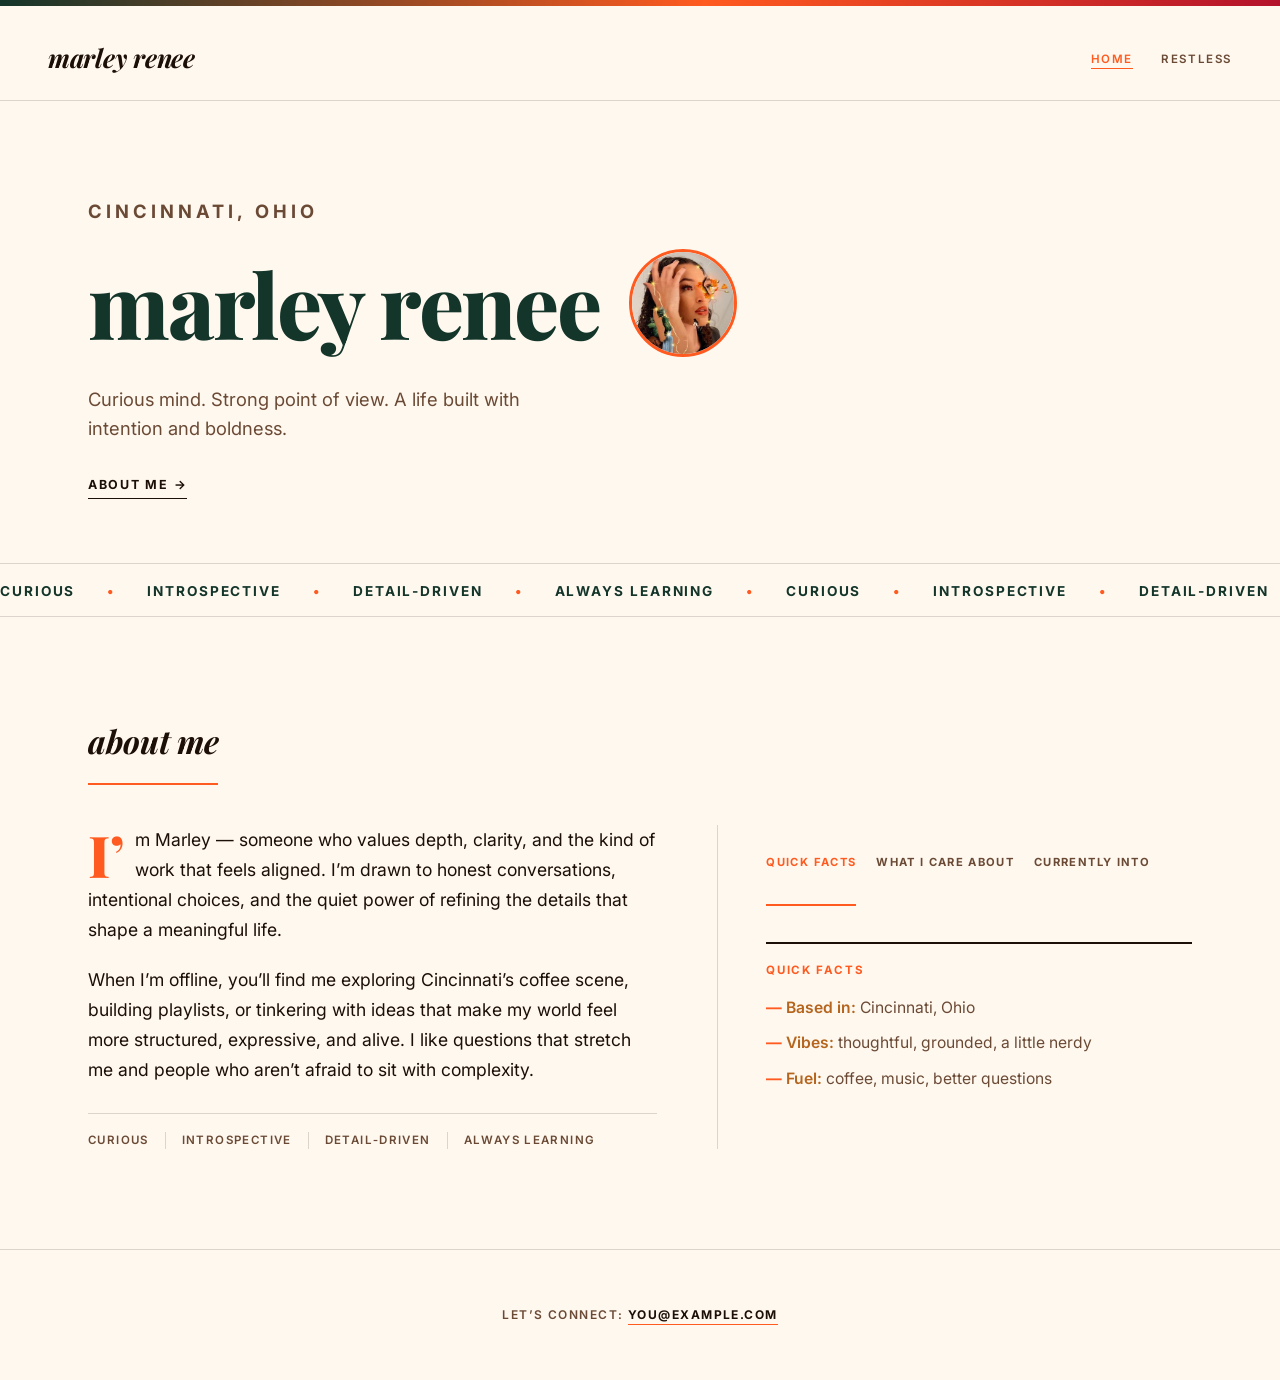
==== commit 5cbc11f6: "Add portrait and interactive tabs, rewrite restless page opening, fix proper-noun casing Co-Authored" ====
--- a/index.html
+++ b/index.html
@@ -15,7 +15,7 @@
 
   <!-- NAV -->
   <nav class="nav">
-    <a class="nav-mark" href="/index.html">marley renee</a>
+    <a class="nav-mark" href="/index.html">Marley Renee</a>
     <ul class="nav-links">
       <li><a href="/index.html" class="active">home</a></li>
       <li><a href="/sustainability.html">restless</a></li>
@@ -24,8 +24,11 @@
 
   <!-- HERO -->
   <section class="hero">
-    <p class="eyebrow">cincinnati, ohio</p>
-    <h1>marley renee</h1>
+    <p class="eyebrow">Cincinnati, Ohio</p>
+    <div class="hero-headline">
+      <h1>Marley Renee</h1>
+      <img class="portrait-frame" src="/images/marley-portrait.jpg" alt="Marley Renee" />
+    </div>
     <p>Curious mind. Strong point of view. A life built with intention and boldness.</p>
     <a class="cta cta-ghost" href="#about">about me &rarr;</a>
   </section>
@@ -64,8 +67,14 @@
         </ul>
       </div>
 
-      <aside class="card-grid">
-        <div class="card">
+      <aside class="card-grid" data-tabs>
+        <div class="tab-list" role="tablist" aria-label="about me categories">
+          <button class="tab-btn" role="tab" aria-selected="true" data-tab="0">quick facts</button>
+          <button class="tab-btn" role="tab" aria-selected="false" data-tab="1">what i care about</button>
+          <button class="tab-btn" role="tab" aria-selected="false" data-tab="2">currently into</button>
+        </div>
+
+        <div class="card" role="tabpanel" data-panel="0">
           <h3>quick facts</h3>
           <ul class="list">
             <li><span>Based in:</span> Cincinnati, Ohio</li>
@@ -74,7 +83,7 @@
           </ul>
         </div>
 
-        <div class="card">
+        <div class="card" role="tabpanel" data-panel="1" hidden>
           <h3>what i care about</h3>
           <ul class="list">
             <li>Work that feels aligned, not performative.</li>
@@ -83,13 +92,13 @@
           </ul>
         </div>
 
-        <div class="card">
+        <div class="card" role="tabpanel" data-panel="2" hidden>
           <h3>currently into</h3>
           <ul class="list">
             <li>Creative projects and storytelling.</li>
             <li>Habit refinement — small shifts, big impact.</li>
             <li>Understanding how people think and connect.</li>
-            <li><a href="/sustainability.html">Safe now, still restless &rarr;</a></li>
+            <li><a href="/sustainability.html">Safe Now, Still Restless &rarr;</a></li>
           </ul>
         </div>
       </aside>
@@ -101,5 +110,6 @@
     <p>let’s connect: <a href="mailto:you@example.com">you@example.com</a></p>
   </footer>
 
+  <script src="/script.js"></script>
 </body>
 </html>
--- a/style.css
+++ b/style.css
@@ -115,6 +115,14 @@
   margin-bottom: 22px;
 }
 
+.hero-headline {
+  display: flex;
+  align-items: center;
+  flex-wrap: wrap;
+  gap: 28px;
+  margin-bottom: 28px;
+}
+
 .hero h1 {
   font-family: var(--font-serif);
   text-transform: lowercase;
@@ -124,7 +132,23 @@
   line-height: 1.05;
   color: var(--deep-teal);
   max-width: 760px;
-  margin-bottom: 28px;
+  margin-bottom: 0;
+}
+
+.portrait-frame {
+  width: 108px;
+  height: 108px;
+  border-radius: 50%;
+  object-fit: cover;
+  border: 3px solid var(--palm-green);
+  flex-shrink: 0;
+}
+
+@media (max-width: 640px) {
+  .portrait-frame {
+    width: 72px;
+    height: 72px;
+  }
 }
 
 .hero p {
@@ -293,6 +317,36 @@
     border-left: 1px solid var(--rule);
     padding-left: 48px;
   }
+}
+
+.tab-list {
+  display: flex;
+  flex-wrap: wrap;
+  gap: 20px;
+}
+
+.tab-btn {
+  background: none;
+  border: none;
+  border-bottom: 2px solid transparent;
+  font-family: var(--font);
+  text-transform: uppercase;
+  font-size: 0.7rem;
+  font-weight: 700;
+  letter-spacing: 0.12em;
+  color: var(--gray);
+  padding: 0 0 6px;
+  cursor: pointer;
+  transition: color 0.15s ease, border-color 0.15s ease;
+}
+
+.tab-btn:hover {
+  color: var(--black);
+}
+
+.tab-btn[aria-selected="true"] {
+  color: var(--palm-green);
+  border-bottom-color: var(--palm-green);
 }
 
 .card {
